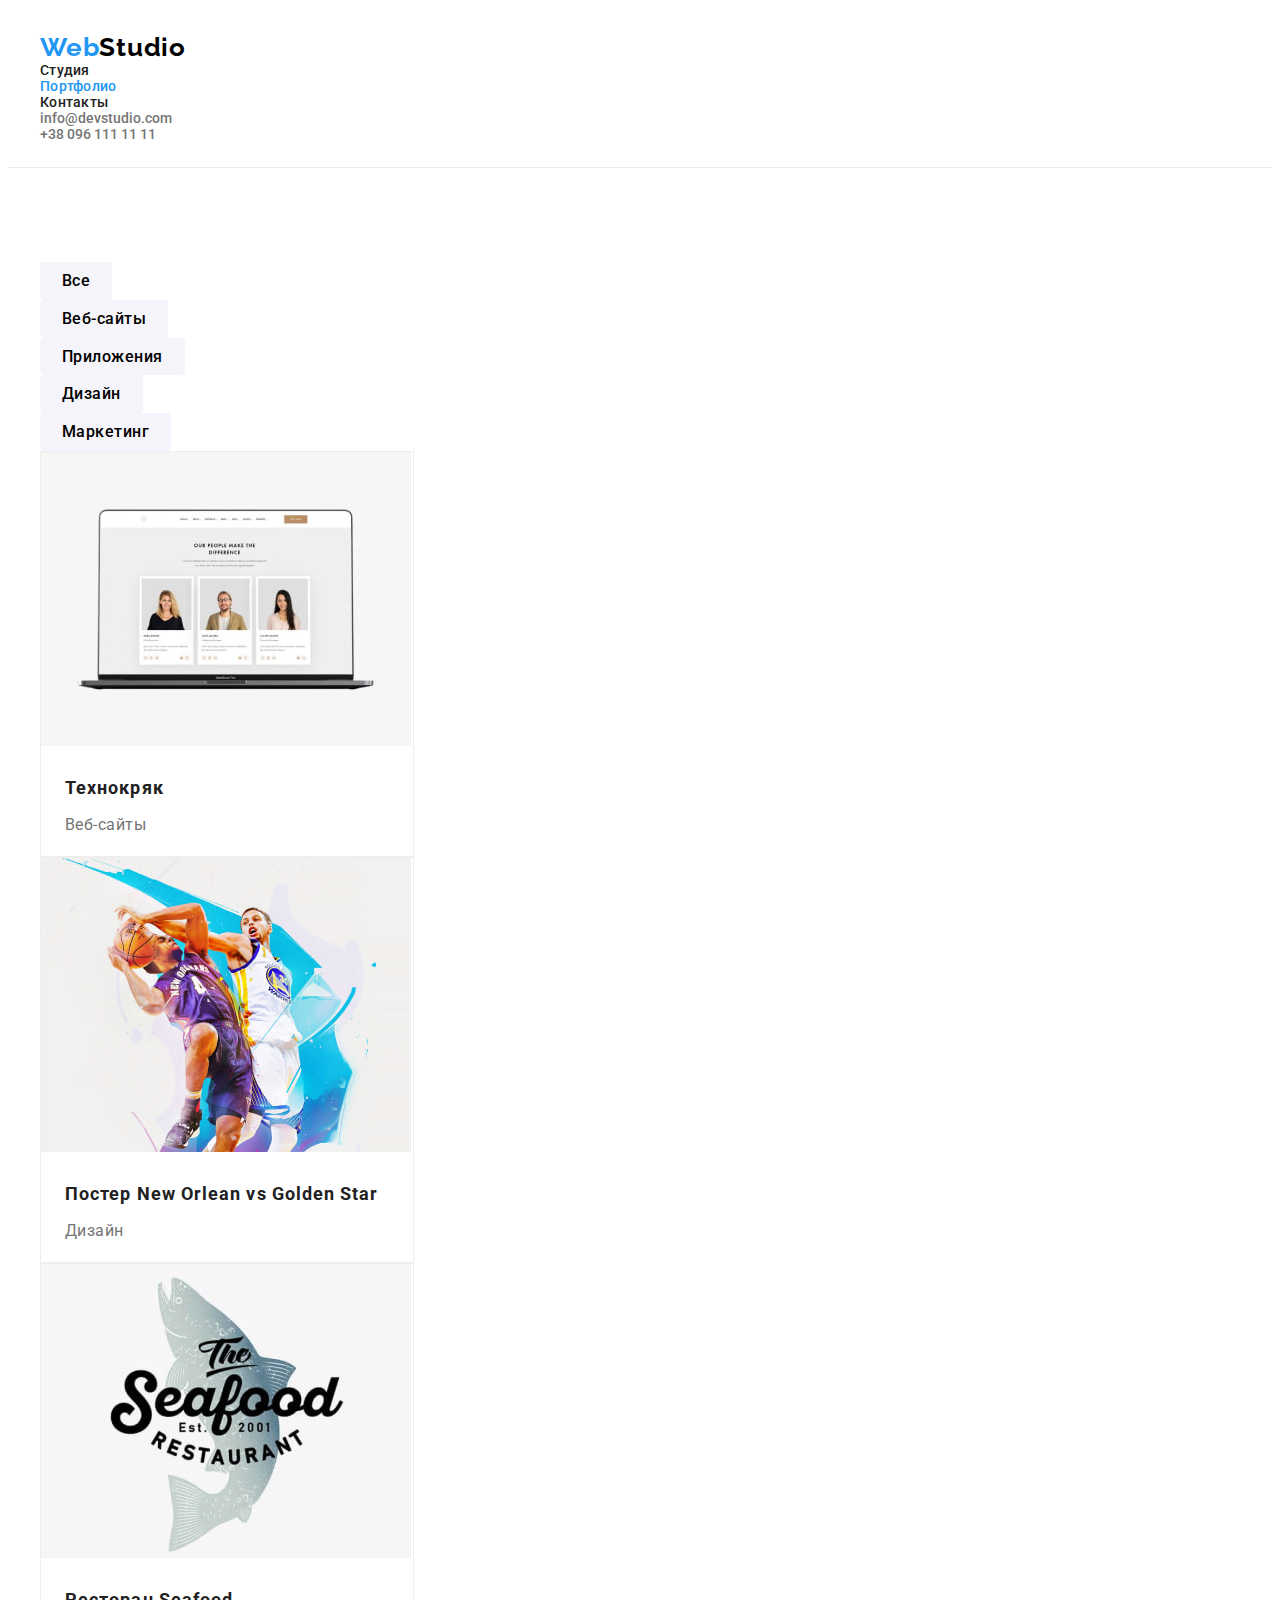
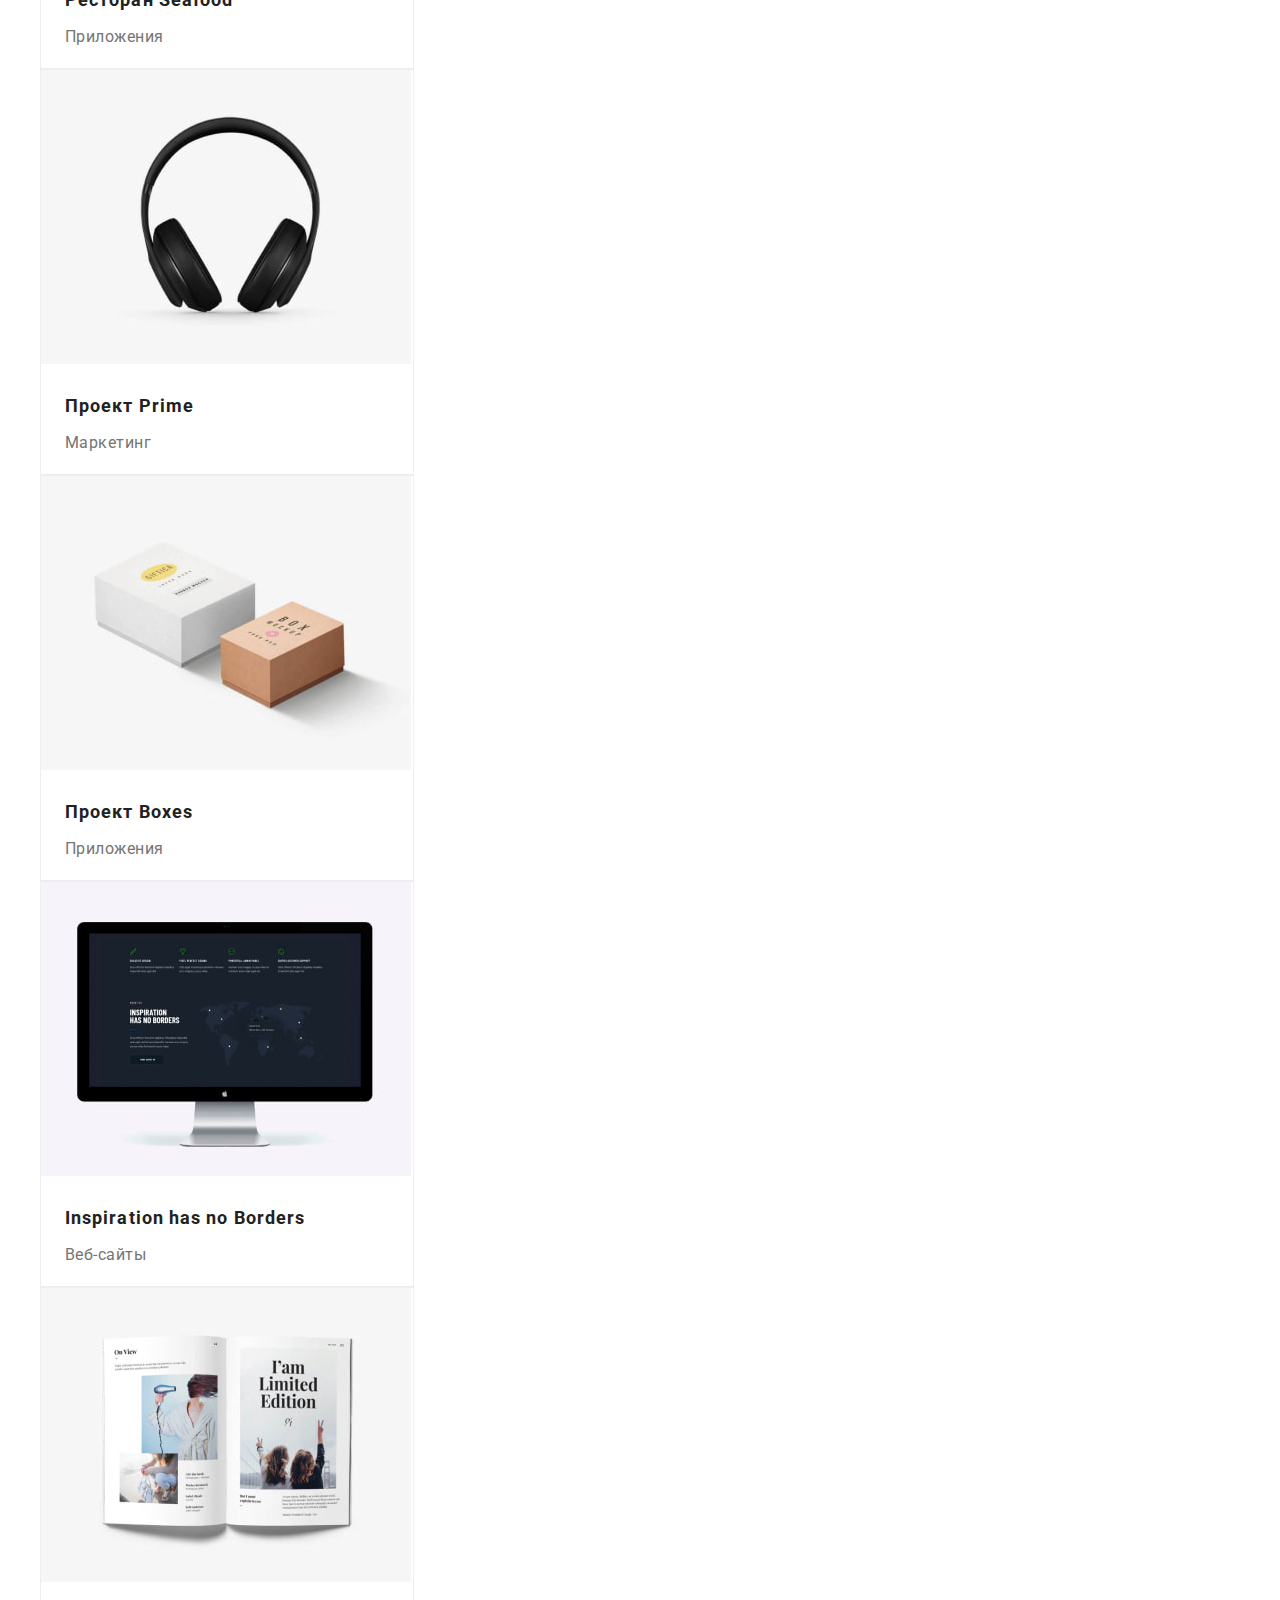
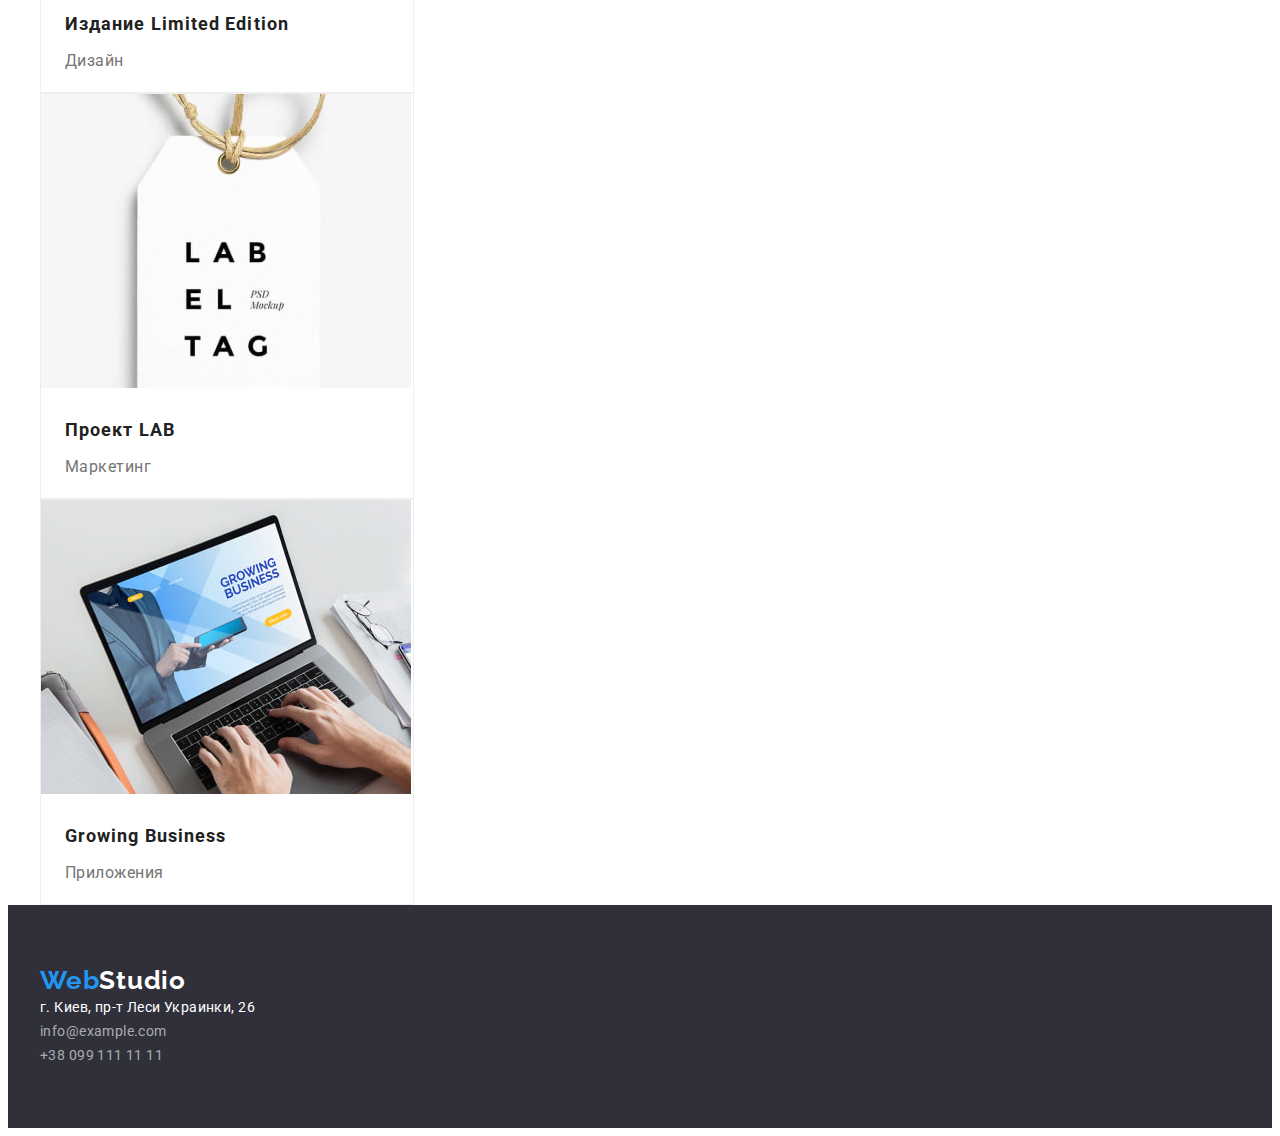
==== portfolio.html @ b74d4841 "hm-3" ====
<!DOCTYPE html>
<html lang="ru">
  <head>
    <meta charset="UTF-8" />
    <meta name="viewport" content="width=device-width, initial-scale=1.0" />
    <link rel="preconnect" href="https://fonts.googleapis.com" />
    <link rel="preconnect" href="https://fonts.gstatic.com" crossorigin />
    <link
      href="https://fonts.googleapis.com/css2?family=Raleway:wght@700&family=Roboto:wght@400;500;700;900&display=swap"
      rel="stylesheet"
    />
    <link
      rel="stylesheet"
      href="https://cdnjs.cloudflare.com/ajax/libs/modern-normalize/1.1.0/modern-normalize.min.css"
      integrity="sha512-wpPYUAdjBVSE4KJnH1VR1HeZfpl1ub8YT/NKx4PuQ5NmX2tKuGu6U/JRp5y+Y8XG2tV+wKQpNHVUX03MfMFn9Q=="
      crossorigin="anonymous"
      referrerpolicy="no-referrer"
    />
    <title>Портфолио</title>
    <link rel="stylesheet" href="css/styles.css" />
  </head>
  <body>
    <header class="header">
      <div class="container">
        <a class="header-logo link" href="./index.html"><span>Web</span>Studio</a>
        <nav class="header-nav">
          <ul class="header-list list">
            <li class="header-item">
              <a class="header-link link" href="./index.html">Студия</a>
            </li>
            <li class="header-item">
              <a class="header-link link current" href="./portfolio.html">Портфолио</a>
            </li>
            <li class="header-item">
              <a class="header-link link" href="#">Контакты</a>
            </li>
          </ul>
        </nav>
        <ul class="contacts list">
          <li class="contacts-item">
            <a class="contacts-link link" href="mailto:info@devstudio.com">info@devstudio.com</a>
          </li>
          <li class="contacts-item">
            <a class="contacts-link link" href="tel:+380961111111">+38 096 111 11 11</a>
          </li>
        </ul>
      </div>
    </header>
    <main>
      <section class="portfolio">
        <div class="container">
          <h1 class="visually-hidden">Портфолио</h1>
          <ul class="button-filter list">
            <li><button class="button" type="button">Все</button></li>
            <li><button class="button" type="button">Веб-сайты</button></li>
            <li><button class="button" type="button">Приложения</button></li>
            <li><button class="button" type="button">Дизайн</button></li>
            <li><button class="button" type="button">Маркетинг</button></li>
          </ul>
          <ul class="projects-list list">
            <li class="projects-item">
              <a class="projects-link link" href="">
                <img class="projects-img" src="./images/website.jpg" alt="Технокряк" width="370" height="294" />
                <h2 class="projects-title">Технокряк</h2>
                <p class="projects-text">Веб-сайты</p>
              </a>
            </li>
            <li class="projects-item">
              <a class="projects-link link" href="">
                <img
                  class="projects-img"
                  src="./images/nba.jpg"
                  alt="Постер New Orlean vs Golden Star"
                  width="370"
                  height="294"
                />
                <h2 class="projects-title">Постер New Orlean vs Golden Star</h2>
                <p class="projects-text">Дизайн</p>
              </a>
            </li>
            <li class="projects-item">
              <a class="projects-link link" href="">
                <img class="projects-img" src="./images/seafood.jpg" alt="Ресторан Seafood" width="370" height="294" />
                <h2 class="projects-title">Ресторан Seafood</h2>
                <p class="projects-text">Приложения</p>
              </a>
            </li>
            <li class="projects-item">
              <a class="projects-link link" href="">
                <img class="projects-img" src="./images/headphones.jpg" alt="Проект Prime" width="370" height="294" />
                <h2 class="projects-title">Проект Prime</h2>
                <p class="projects-text">Маркетинг</p>
              </a>
            </li>
            <li class="projects-item">
              <a class="projects-link link" href="">
                <img class="projects-img" src="./images/box.jpg" alt="Проект Boxes" width="370" height="294" />
                <h2 class="projects-title">Проект Boxes</h2>
                <p class="projects-text">Приложения</p>
              </a>
            </li>
            <li class="projects-item">
              <a class="projects-link link" href="">
                <img
                  class="projects-img"
                  src="./images/monitor.jpg"
                  alt="Inspiration has no Borders"
                  width="370"
                  height="294"
                />
                <h2 class="projects-title">Inspiration has no Borders</h2>
                <p class="projects-text">Веб-сайты</p>
              </a>
            </li>

            <li class="projects-item">
              <a class="projects-link link" href="">
                <img
                  class="projects-img"
                  src="./images/book.jpg"
                  alt="Издание Limited Edition"
                  width="370"
                  height="294"
                />
                <h2 class="projects-title">Издание Limited Edition</h2>
                <p class="projects-text">Дизайн</p>
              </a>
            </li>
            <li class="projects-item">
              <a class="projects-link link" href="">
                <img class="projects-img" src="./images/lab.jpg" alt="Проект LAB" width="370" height="294" />
                <h2 class="projects-title">Проект LAB</h2>
                <p class="projects-text">Маркетинг</p>
              </a>
            </li>
            <li class="projects-item">
              <a class="projects-link link" href="">
                <img class="projects-img" src="./images/laptop.jpg" alt="Growing Business" width="370" height="294" />
                <h2 class="projects-title">Growing Business</h2>
                <p class="projects-text">Приложения</p>
              </a>
            </li>
          </ul>
        </div>
      </section>
    </main>
    <footer class="footer">
      <div class="container">
        <a class="logo-footer link" href="./index.html"><span>Web</span>Studio</a>
        <address class="address">
          <ul class="address-list list">
            <li class="address-item">
              <a
                class="address-link link"
                href="https://goo.gl/maps/YnTkpTPDZ5KFQ8r79"
                target="_blank"
                rel="noopener noreferrer"
                >г. Киев, пр-т Леси Украинки, 26</a
              >
            </li>
            <li class="address-item">
              <a class="footer-contacts-link link" href="mailto:info@example.com">info@example.com</a>
            </li>
            <li class="address-item">
              <a class="footer-contacts-link link" href="tel:+380991111111">+38 099 111 11 11</a>
            </li>
          </ul>
        </address>
      </div>
    </footer>
  </body>
</html>
---- css/styles.css ----
:root {
  --main-bg-color: #ffffff;
  --header-color: #ffffff;
  --primary-text-color: #212121;
  --primary-color: #ffffff;
  --secondary-text-color: #757575;
  --hero-title-color: #ffffff;
  --team-bg-color: #f5f4fa;
  --first-btn-color: #f5f4fa;
  --footer-bg-color: #2f303a;
  --accent-color: #2196f3;
}

body {
  font-family: 'Roboto', 'Raleway', sans-serif;
  color: var(--primary-text-color);
  background-color: var(--main-bg-color);
}

p,
h1,
h2,
h3,
h4,
h5,
h6 {
  margin: 0;
  padding: 0;
}

ul {
  margin: 0;
  padding: 0;
}

button {
  cursor: pointer;
}

.link {
  text-decoration: none;
}

.list {
  list-style-type: none;
}

.container {
  width: 1200px;
  padding-left: 15px;
  padding-right: 15px;
  margin: 0 auto;
}

.visually-hidden {
  position: absolute;
  white-space: nowrap;
  width: 1px;
  height: 1px;
  overflow: hidden;
  border: 0;
  padding: 0;
  clip: rect(0 0 0 0);
  clip-path: inset(50%);
  margin: -1px;
}

/* ==========Header===========*/

.header {
  background-color: var(--header-color);
  padding-top: 24px;
  padding-bottom: 24px;

  border-bottom: 1px solid #ececec;
}
.header-logo {
  font-family: Raleway;
  font-weight: bold;
  font-size: 26px;
  line-height: 1.19;
  letter-spacing: 0.03em;
  color: #000;
}

.header-logo > span {
  color: var(--accent-color);
}

/* =============Site nav============= */

.header-nav {
  font-weight: 500;
  font-size: 14px;
  line-height: 1.14;
  letter-spacing: 0.02em;
}

.header-nav .link {
  color: var(--primary-text-color);
}
.header-nav .link:hover,
.header-nav .link:focus {
  color: var(--accent-color);
}

.header-nav .link.current {
  color: var(--accent-color);
}

.contacts {
  font-weight: 500;
  font-size: 14px;
  line-height: 1.14;
}

.contacts-link {
  color: var(--secondary-text-color);
}
.contacts-link:hover,
.contacts-link:focus {
  color: var(--accent-color);
}

/* ============Hero=========== */

.hero {
  background-color: #2f303a;
  padding-top: 200px;
  padding-bottom: 200px;
}

.hero-title {
  font-weight: 900;
  font-size: 44px;
  line-height: 1.36;
  text-align: center;
  letter-spacing: 0.06em;
  text-transform: uppercase;
  color: var(--hero-title-color);

  max-width: 696px;
  margin: auto;
  margin-bottom: 30px;
}

.hero-button {
  font-family: inherit;
  font-weight: bold;
  font-size: 16px;
  line-height: 1.87;
  display: flex;
  align-items: center;
  text-align: center;
  letter-spacing: 0.06em;
  border: 0;
  color: var(--primary-color);
  background-color: var(--accent-color);

  margin: auto;
  padding: 10px 32px;

  box-shadow: 0px 4px 4px rgba(0, 0, 0, 0.15);
  border-radius: 4px;
}

/*  =============Features============  */

.features {
  padding-top: 94px;
  padding-bottom: 94px;
}

.features-title {
  font-weight: bold;
  font-size: 14px;
  line-height: 1.14;
  letter-spacing: 0.03em;
  text-transform: uppercase;
}

.features-text {
  font-size: 14px;
  line-height: 1.71;
  letter-spacing: 0.03em;
  color: var(--secondary-text-color);
}

/*  ============About=========== */

.about {
  padding-bottom: 94px;
}
.about-title {
  font-weight: bold;
  font-size: 36px;
  line-height: 1.16;
  text-align: center;
  letter-spacing: 0.03em;

  margin-bottom: 50px;
}

/* =============Team============ */

.team {
  background-color: var(--team-bg-color);
  padding-top: 94px;
  padding-bottom: 94px;
}

.team-img {
  margin-bottom: 30px;
}
.team-title {
  font-weight: bold;
  font-size: 36px;
  line-height: 1.16;
  letter-spacing: 0.03em;
  text-align: center;
}

.name {
  margin-bottom: 10px;
}

.position {
  margin-bottom: 30px;
}

.team-item {
  width: 270px;
  height: 368px;
  background: #ffffff;
  box-shadow: 0px 1px 3px rgba(0, 0, 0, 0.12), 0px 1px 1px rgba(0, 0, 0, 0.14), 0px 2px 1px rgba(0, 0, 0, 0.2);
  border-radius: 0px 0px 4px 4p;
}

.team-item .name {
  font-weight: 500;
  font-size: 16px;
  line-height: 1.18;
  letter-spacing: 0.03em;
  text-align: center;
}

.team-item .position {
  font-size: 16px;
  line-height: 1.18;
  letter-spacing: 0.03em;
  text-align: center;
  color: var(--secondary-text-color);
}

/* ==============Footer========== */

.footer {
  background-color: var(--footer-bg-color);
  padding-top: 60px;
  padding-bottom: 60px;
}

.logo-footer {
  font-family: Raleway;
  font-weight: bold;
  font-size: 26px;
  line-height: 1.19;
  letter-spacing: 0.03em;
  color: var(--primary-color);
}

.logo-footer > span {
  color: var(--accent-color);
}

.address {
  font-style: normal;
  font-weight: normal;
  font-size: 14px;
  line-height: 1.71;
  letter-spacing: 0.03em;
}
.address-link {
  color: var(--primary-color);
}

.footer-contacts-link {
  color: rgba(255, 255, 255, 0.6);
}
.footer-contacts-link:hover,
.footer-contacts-link:focus {
  color: var(--accent-color);
}

/* Portfolio button */

.button {
  font-family: inherit;
  font-weight: 500;
  font-size: 16px;
  line-height: 1.62;
  text-align: center;
  letter-spacing: 0.03em;
  border: 0;
  background-color: var(--first-btn-color);

  padding: 6px 22px;
  border-radius: 4px;
}

.button:hover,
.button:focus {
  color: var(--primary-color);
  background-color: var(--accent-color);
  box-shadow: 0px 3px 1px rgba(0, 0, 0, 0.1), 0px 1px 2px rgba(0, 0, 0, 0.08), 0px 2px 2px rgba(0, 0, 0, 0.12);
}

/* Portfolio projects */

.portfolio {
  padding-top: 94px;
}

.projects-title {
  font-weight: bold;
  font-size: 18px;
  line-height: 2;
  letter-spacing: 0.06em;
  color: var(--primary-text-color);

  padding-top: 20px;
  padding-left: 24px;
  margin-bottom: 4px;
}

.projects-text {
  font-size: 16px;
  line-height: 1.87;
  letter-spacing: 0.03em;
  color: var(--secondary-text-color);

  padding-bottom: 20px;
  padding-left: 24px;
}

.projects-item {
  width: 372px;
  height: 404px;
  background-color: #ffffff;
  border: 1px solid #eeeeee;
}
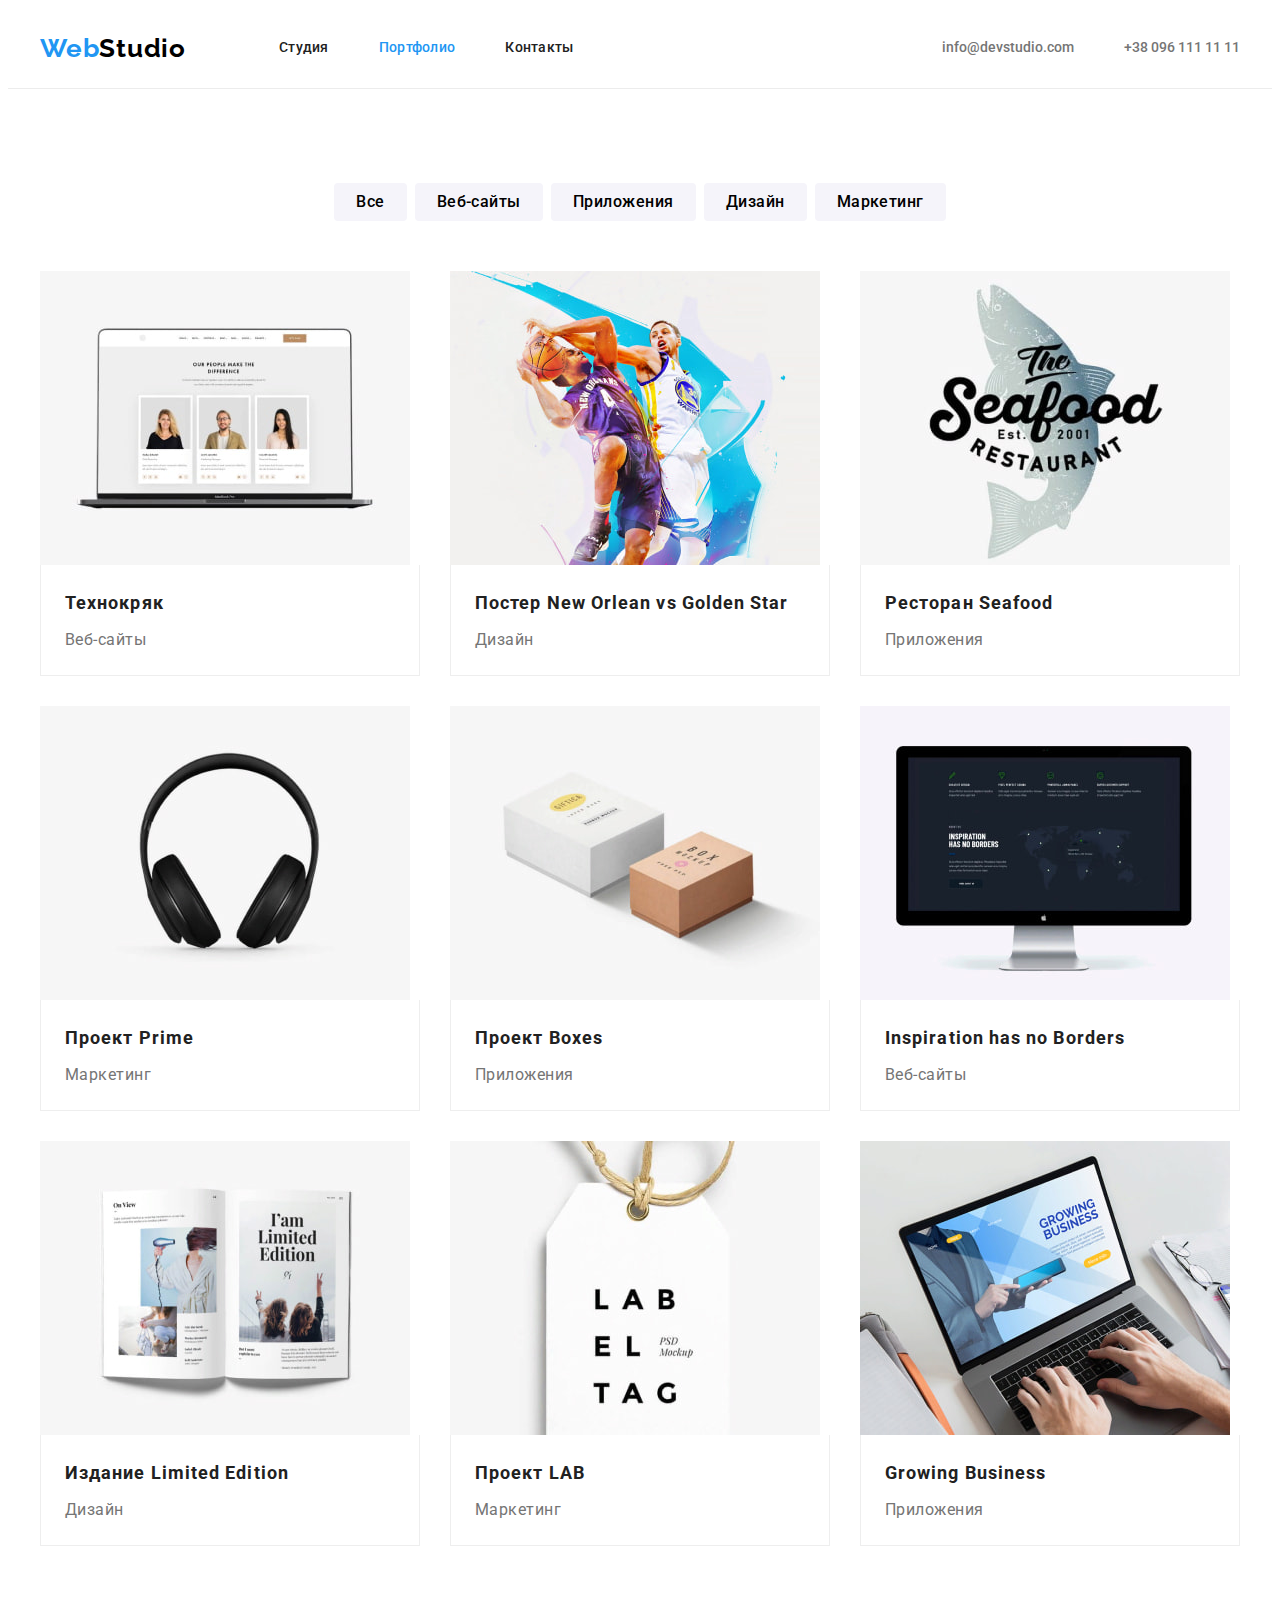
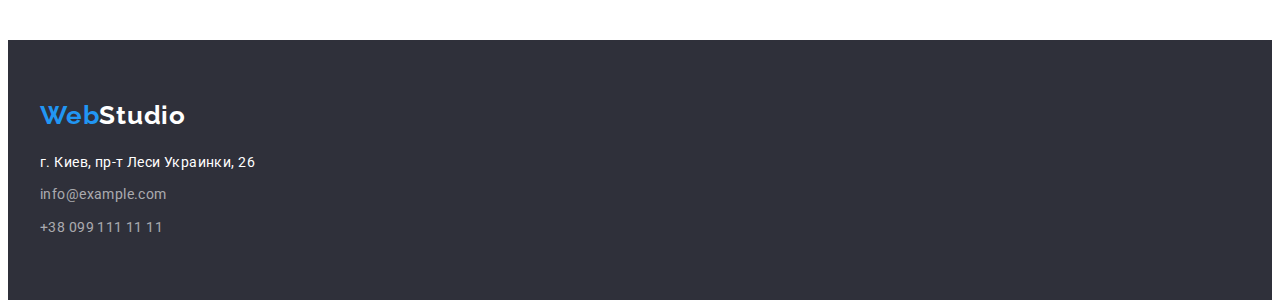
==== commit da9b1927: "update-hm4" ====
--- a/portfolio.html
+++ b/portfolio.html
@@ -36,33 +36,47 @@
             </li>
           </ul>
         </nav>
-        <ul class="contacts list">
-          <li class="contacts-item">
-            <a class="contacts-link link" href="mailto:info@devstudio.com">info@devstudio.com</a>
-          </li>
-          <li class="contacts-item">
-            <a class="contacts-link link" href="tel:+380961111111">+38 096 111 11 11</a>
-          </li>
-        </ul>
+        <div class="header-contacts">
+          <ul class="contacts list">
+            <li class="contacts-item">
+              <a class="contacts-link link" href="mailto:info@devstudio.com">info@devstudio.com</a>
+            </li>
+            <li class="contacts-item">
+              <a class="contacts-link link" href="tel:+380961111111">+38 096 111 11 11</a>
+            </li>
+          </ul>
+        </div>
       </div>
     </header>
     <main>
-      <section class="portfolio">
+      <section class="portfolio section">
         <div class="container">
           <h1 class="visually-hidden">Портфолио</h1>
           <ul class="button-filter list">
-            <li><button class="button" type="button">Все</button></li>
-            <li><button class="button" type="button">Веб-сайты</button></li>
-            <li><button class="button" type="button">Приложения</button></li>
-            <li><button class="button" type="button">Дизайн</button></li>
-            <li><button class="button" type="button">Маркетинг</button></li>
+            <li class="button-item">
+              <button class="button" type="button">Все</button>
+            </li>
+            <li class="button-item">
+              <button class="button" type="button">Веб-сайты</button>
+            </li>
+            <li class="button-item">
+              <button class="button" type="button">Приложения</button>
+            </li>
+            <li class="button-item">
+              <button class="button" type="button">Дизайн</button>
+            </li>
+            <li class="button-item">
+              <button class="button" type="button">Маркетинг</button>
+            </li>
           </ul>
           <ul class="projects-list list">
             <li class="projects-item">
               <a class="projects-link link" href="">
                 <img class="projects-img" src="./images/website.jpg" alt="Технокряк" width="370" height="294" />
-                <h2 class="projects-title">Технокряк</h2>
-                <p class="projects-text">Веб-сайты</p>
+                <div class="card-content">
+                  <h2 class="projects-title">Технокряк</h2>
+                  <p class="projects-text">Веб-сайты</p>
+                </div>
               </a>
             </li>
             <li class="projects-item">
@@ -74,29 +88,37 @@
                   width="370"
                   height="294"
                 />
-                <h2 class="projects-title">Постер New Orlean vs Golden Star</h2>
-                <p class="projects-text">Дизайн</p>
+                <div class="card-content">
+                  <h2 class="projects-title">Постер New Orlean vs Golden Star</h2>
+                  <p class="projects-text">Дизайн</p>
+                </div>
               </a>
             </li>
             <li class="projects-item">
               <a class="projects-link link" href="">
                 <img class="projects-img" src="./images/seafood.jpg" alt="Ресторан Seafood" width="370" height="294" />
-                <h2 class="projects-title">Ресторан Seafood</h2>
-                <p class="projects-text">Приложения</p>
+                <div class="card-content">
+                  <h2 class="projects-title">Ресторан Seafood</h2>
+                  <p class="projects-text">Приложения</p>
+                </div>
               </a>
             </li>
             <li class="projects-item">
               <a class="projects-link link" href="">
                 <img class="projects-img" src="./images/headphones.jpg" alt="Проект Prime" width="370" height="294" />
-                <h2 class="projects-title">Проект Prime</h2>
-                <p class="projects-text">Маркетинг</p>
+                <div class="card-content">
+                  <h2 class="projects-title">Проект Prime</h2>
+                  <p class="projects-text">Маркетинг</p>
+                </div>
               </a>
             </li>
             <li class="projects-item">
               <a class="projects-link link" href="">
                 <img class="projects-img" src="./images/box.jpg" alt="Проект Boxes" width="370" height="294" />
-                <h2 class="projects-title">Проект Boxes</h2>
-                <p class="projects-text">Приложения</p>
+                <div class="card-content">
+                  <h2 class="projects-title">Проект Boxes</h2>
+                  <p class="projects-text">Приложения</p>
+                </div>
               </a>
             </li>
             <li class="projects-item">
@@ -108,8 +130,10 @@
                   width="370"
                   height="294"
                 />
-                <h2 class="projects-title">Inspiration has no Borders</h2>
-                <p class="projects-text">Веб-сайты</p>
+                <div class="card-content">
+                  <h2 class="projects-title">Inspiration has no Borders</h2>
+                  <p class="projects-text">Веб-сайты</p>
+                </div>
               </a>
             </li>
 
@@ -122,22 +146,28 @@
                   width="370"
                   height="294"
                 />
-                <h2 class="projects-title">Издание Limited Edition</h2>
-                <p class="projects-text">Дизайн</p>
+                <div class="card-content">
+                  <h2 class="projects-title">Издание Limited Edition</h2>
+                  <p class="projects-text">Дизайн</p>
+                </div>
               </a>
             </li>
             <li class="projects-item">
               <a class="projects-link link" href="">
                 <img class="projects-img" src="./images/lab.jpg" alt="Проект LAB" width="370" height="294" />
-                <h2 class="projects-title">Проект LAB</h2>
-                <p class="projects-text">Маркетинг</p>
+                <div class="card-content">
+                  <h2 class="projects-title">Проект LAB</h2>
+                  <p class="projects-text">Маркетинг</p>
+                </div>
               </a>
             </li>
             <li class="projects-item">
               <a class="projects-link link" href="">
                 <img class="projects-img" src="./images/laptop.jpg" alt="Growing Business" width="370" height="294" />
-                <h2 class="projects-title">Growing Business</h2>
-                <p class="projects-text">Приложения</p>
+                <div class="card-content">
+                  <h2 class="projects-title">Growing Business</h2>
+                  <p class="projects-text">Приложения</p>
+                </div>
               </a>
             </li>
           </ul>
--- a/css/styles.css
+++ b/css/styles.css
@@ -37,6 +37,10 @@
   cursor: pointer;
 }
 
+img {
+  display: block;
+}
+
 .link {
   text-decoration: none;
 }
@@ -50,6 +54,11 @@
   padding-left: 15px;
   padding-right: 15px;
   margin: 0 auto;
+}
+
+.section {
+  padding-top: 94px;
+  padding-bottom: 94px;
 }
 
 .visually-hidden {
@@ -69,25 +78,40 @@
 
 .header {
   background-color: var(--header-color);
+
+  border-bottom: 1px solid #ececec;
+}
+
+.header-logo {
+  font-family: Raleway;
+  font-weight: bold;
+  font-size: 26px;
+  line-height: 1.19;
+  letter-spacing: 0.03em;
+  color: #000;
+
+  display: block;
   padding-top: 24px;
   padding-bottom: 24px;
-
-  border-bottom: 1px solid #ececec;
-}
-.header-logo {
-  font-family: Raleway;
-  font-weight: bold;
-  font-size: 26px;
-  line-height: 1.19;
-  letter-spacing: 0.03em;
-  color: #000;
+  margin-right: 93px;
 }
 
 .header-logo > span {
   color: var(--accent-color);
 }
 
-/* =============Site nav============= */
+.header .container {
+  display: flex;
+  align-items: center;
+}
+
+.header-list {
+  display: flex;
+}
+
+.header-item:not(:last-child) {
+  margin-right: 50px;
+}
 
 .header-nav {
   font-weight: 500;
@@ -96,6 +120,12 @@
   letter-spacing: 0.02em;
 }
 
+.header-link {
+  display: block;
+  padding-top: 32px;
+  padding-bottom: 32px;
+}
+
 .header-nav .link {
   color: var(--primary-text-color);
 }
@@ -106,17 +136,28 @@
 
 .header-nav .link.current {
   color: var(--accent-color);
+}
+
+.header-contacts {
+  margin-left: auto;
 }
 
 .contacts {
   font-weight: 500;
   font-size: 14px;
   line-height: 1.14;
+  display: flex;
 }
 
 .contacts-link {
   color: var(--secondary-text-color);
-}
+  display: block;
+}
+
+.contacts-item:not(:last-child) {
+  margin-right: 50px;
+}
+
 .contacts-link:hover,
 .contacts-link:focus {
   color: var(--accent-color);
@@ -140,7 +181,7 @@
   color: var(--hero-title-color);
 
   max-width: 696px;
-  margin: auto;
+  margin: 0 auto;
   margin-bottom: 30px;
 }
 
@@ -150,14 +191,13 @@
   font-size: 16px;
   line-height: 1.87;
   display: flex;
-  align-items: center;
   text-align: center;
   letter-spacing: 0.06em;
   border: 0;
   color: var(--primary-color);
   background-color: var(--accent-color);
 
-  margin: auto;
+  margin: 0 auto;
   padding: 10px 32px;
 
   box-shadow: 0px 4px 4px rgba(0, 0, 0, 0.15);
@@ -167,8 +207,19 @@
 /*  =============Features============  */
 
 .features {
-  padding-top: 94px;
-  padding-bottom: 94px;
+  padding-bottom: 0;
+}
+
+.features-list {
+  display: flex;
+  margin-left: -30px;
+}
+
+.features-item {
+  max-width: 270px;
+
+  width: calc(100% / 4 - 30px);
+  margin-left: 30px;
 }
 
 .features-title {
@@ -177,6 +228,8 @@
   line-height: 1.14;
   letter-spacing: 0.03em;
   text-transform: uppercase;
+
+  margin-bottom: 10px;
 }
 
 .features-text {
@@ -188,9 +241,6 @@
 
 /*  ============About=========== */
 
-.about {
-  padding-bottom: 94px;
-}
 .about-title {
   font-weight: bold;
   font-size: 36px;
@@ -201,23 +251,33 @@
   margin-bottom: 50px;
 }
 
+.about-list {
+  display: flex;
+  margin-left: -30px;
+}
+
+.about-item {
+  width: calc(100% / 3 - 30px);
+  margin-left: 30px;
+}
+
 /* =============Team============ */
 
 .team {
   background-color: var(--team-bg-color);
-  padding-top: 94px;
-  padding-bottom: 94px;
 }
 
 .team-img {
   margin-bottom: 30px;
 }
+
 .team-title {
   font-weight: bold;
   font-size: 36px;
   line-height: 1.16;
   letter-spacing: 0.03em;
   text-align: center;
+  margin-bottom: 50px;
 }
 
 .name {
@@ -228,12 +288,19 @@
   margin-bottom: 30px;
 }
 
+.team-list {
+  display: flex;
+  margin-left: -30px;
+}
+
 .team-item {
   width: 270px;
-  height: 368px;
   background: #ffffff;
   box-shadow: 0px 1px 3px rgba(0, 0, 0, 0.12), 0px 1px 1px rgba(0, 0, 0, 0.14), 0px 2px 1px rgba(0, 0, 0, 0.2);
   border-radius: 0px 0px 4px 4p;
+
+  width: calc(100% / 4 - 30px);
+  margin-left: 30px;
 }
 
 .team-item .name {
@@ -267,6 +334,10 @@
   line-height: 1.19;
   letter-spacing: 0.03em;
   color: var(--primary-color);
+
+  display: block;
+  margin-bottom: 20px;
+  max-width: 231px;
 }
 
 .logo-footer > span {
@@ -280,19 +351,41 @@
   line-height: 1.71;
   letter-spacing: 0.03em;
 }
+
+.address-list {
+  width: 231px;
+}
+
+.address-item:not(:last-child) {
+  margin-bottom: 9px;
+}
+
 .address-link {
   color: var(--primary-color);
+  display: block;
 }
 
 .footer-contacts-link {
   color: rgba(255, 255, 255, 0.6);
-}
+  display: block;
+}
+
 .footer-contacts-link:hover,
 .footer-contacts-link:focus {
   color: var(--accent-color);
 }
 
 /* Portfolio button */
+
+.button-filter {
+  display: flex;
+  justify-content: center;
+  margin-bottom: 50px;
+}
+
+.button-item {
+  display: flex;
+}
 
 .button {
   font-family: inherit;
@@ -308,6 +401,10 @@
   border-radius: 4px;
 }
 
+.button-item:not(:last-child) {
+  margin-right: 8px;
+}
+
 .button:hover,
 .button:focus {
   color: var(--primary-color);
@@ -317,10 +414,6 @@
 
 /* Portfolio projects */
 
-.portfolio {
-  padding-top: 94px;
-}
-
 .projects-title {
   font-weight: bold;
   font-size: 18px;
@@ -343,9 +436,24 @@
   padding-left: 24px;
 }
 
+.projects-list {
+  display: flex;
+  flex-wrap: wrap;
+  margin-left: -30px;
+  margin-bottom: -30px;
+}
+
 .projects-item {
   width: 372px;
-  height: 404px;
   background-color: #ffffff;
-  border: 1px solid #eeeeee;
-}
+
+  width: calc(100% / 3 - 30px);
+  margin-left: 30px;
+  margin-bottom: 30px;
+}
+
+.card-content {
+  border-left: 1px solid #eeeeee;
+  border-right: 1px solid #eeeeee;
+  border-bottom: 1px solid #eeeeee;
+}
